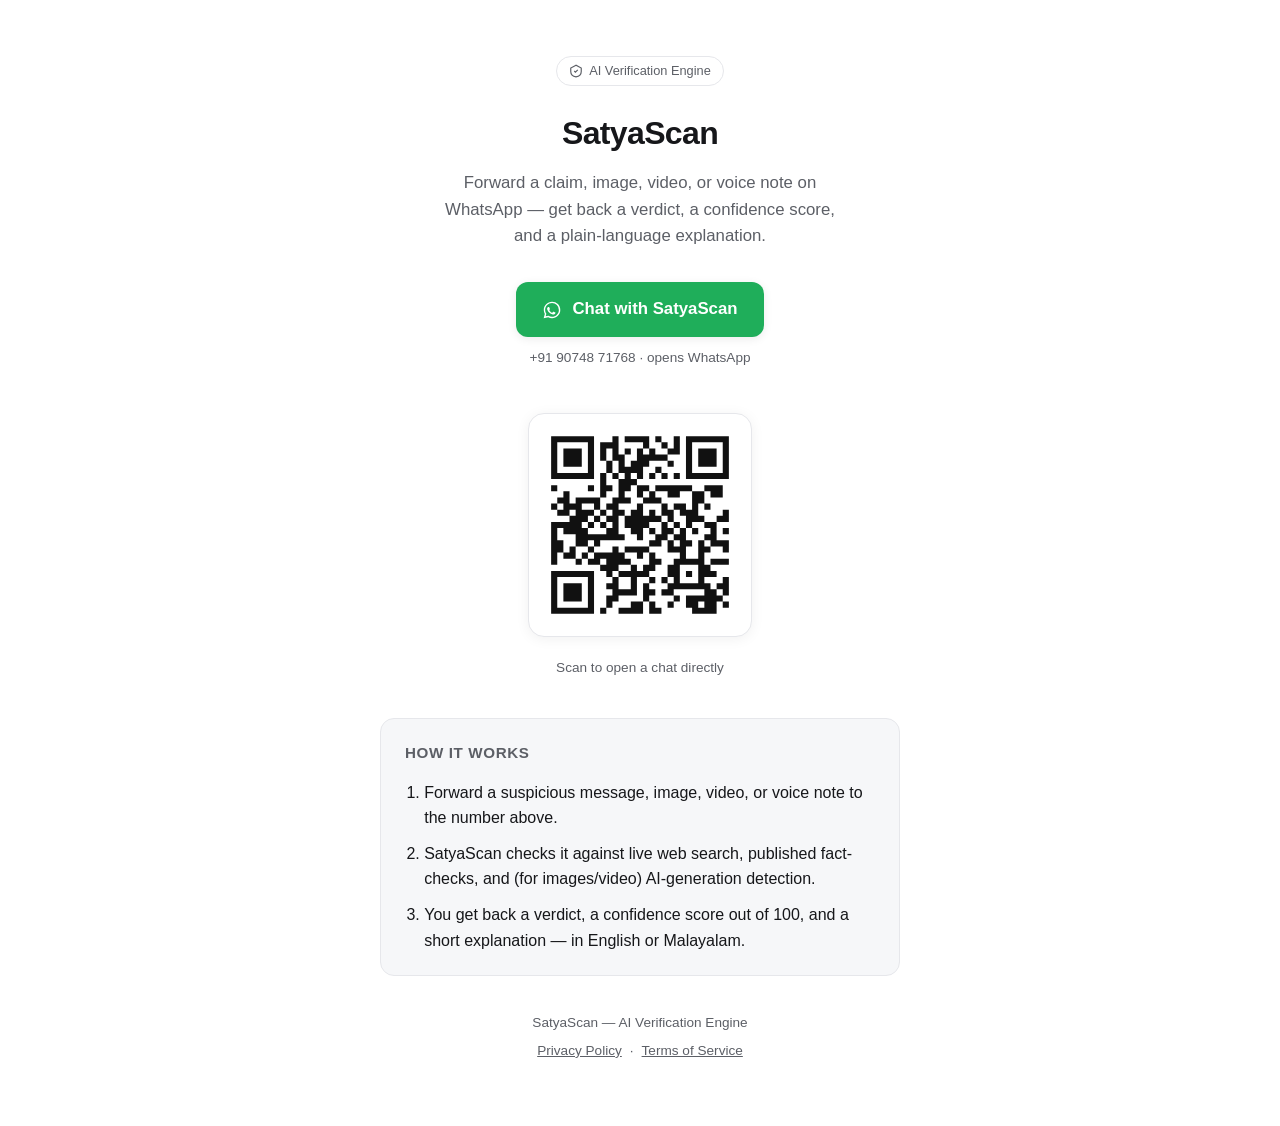
==== app/static/landing/index.html @ 8751b5a6 "Add public landing page with wa.me link and QR code Served at "/" - the shareable page for making Sa" ====
<!doctype html>
<html lang="en">
<head>
<meta charset="utf-8">
<meta name="viewport" content="width=device-width, initial-scale=1">
<title>SatyaScan — AI Fact-Checking on WhatsApp</title>
<meta name="description" content="Forward a claim, image, video, or voice note to SatyaScan on WhatsApp and get back a verdict, a confidence score, and a plain-language explanation.">
<style>
  :root {
    color-scheme: light dark;
    --bg: #ffffff; --fg: #16171a; --muted: #5c5f66; --border: #e6e7eb; --card: #f6f7f9;
    --accent: #1fae5a; --accent-fg: #ffffff;
  }
  @media (prefers-color-scheme: dark) {
    :root { --bg: #101113; --fg: #eef0f2; --muted: #a1a5ac; --border: #26282c; --card: #18191c; --accent: #29c46a; --accent-fg: #08110a; }
  }
  * { box-sizing: border-box; }
  body {
    margin: 0; background: var(--bg); color: var(--fg);
    font-family: -apple-system, BlinkMacSystemFont, "Segoe UI", Roboto, Helvetica, Arial, sans-serif;
    line-height: 1.6;
  }
  .wrap { max-width: 560px; margin: 0 auto; padding: 56px 20px 64px; text-align: center; }
  .badge {
    display: inline-flex; align-items: center; gap: 6px; font-size: 0.8rem; color: var(--muted);
    border: 1px solid var(--border); border-radius: 999px; padding: 4px 12px; margin-bottom: 22px;
  }
  .badge svg { width: 14px; height: 14px; }
  h1 { font-size: 2rem; margin: 0 0 10px; letter-spacing: -0.02em; }
  .tagline { color: var(--muted); font-size: 1.05rem; max-width: 420px; margin: 0 auto 32px; }
  .cta {
    display: inline-flex; align-items: center; gap: 10px; background: var(--accent); color: var(--accent-fg);
    font-weight: 600; font-size: 1.05rem; text-decoration: none; padding: 14px 26px; border-radius: 12px;
    box-shadow: 0 2px 10px rgba(0,0,0,0.08);
  }
  .cta svg { width: 20px; height: 20px; }
  .number { color: var(--muted); font-size: 0.85rem; margin-top: 10px; }

  .qr-section { margin: 44px 0 40px; }
  .qr-card {
    display: inline-block; background: #ffffff; padding: 16px; border-radius: 16px;
    border: 1px solid var(--border); box-shadow: 0 2px 14px rgba(0,0,0,0.06);
  }
  .qr-card svg { display: block; width: 190px; height: 190px; }
  .qr-hint { color: var(--muted); font-size: 0.85rem; margin-top: 12px; }

  .steps { text-align: left; background: var(--card); border: 1px solid var(--border); border-radius: 14px; padding: 22px 24px; margin: 0 0 36px; }
  .steps h2 { font-size: 0.95rem; text-transform: uppercase; letter-spacing: 0.04em; color: var(--muted); margin: 0 0 14px; }
  .steps ol { margin: 0; padding-left: 1.2em; }
  .steps li { margin-bottom: 10px; }
  .steps li:last-child { margin-bottom: 0; }

  footer { color: var(--muted); font-size: 0.85rem; }
  footer a { color: inherit; }
  footer .links { margin-top: 6px; }
  footer .links a { margin: 0 8px; }
</style>
</head>
<body>
<div class="wrap">
  <div class="badge">
    <svg viewBox="0 0 24 24" fill="none" stroke="currentColor" stroke-width="2"><path d="M12 2 3 7v6c0 5 3.8 8.4 9 9 5.2-.6 9-4 9-9V7l-9-5Z"/><path d="m9 12 2 2 4-4"/></svg>
    AI Verification Engine
  </div>

  <h1>SatyaScan</h1>
  <p class="tagline">Forward a claim, image, video, or voice note on WhatsApp — get back a verdict, a confidence score, and a plain-language explanation.</p>

  <a class="cta" href="https://wa.me/919074871768?text=Hi" target="_blank" rel="noopener">
    <svg viewBox="0 0 24 24" fill="currentColor"><path d="M12.04 2C6.58 2 2.13 6.45 2.13 11.91c0 1.75.46 3.39 1.26 4.81L2 22l5.42-1.36a9.87 9.87 0 0 0 4.62 1.15h.01c5.46 0 9.91-4.45 9.91-9.91 0-2.65-1.03-5.14-2.9-7.01A9.82 9.82 0 0 0 12.04 2Zm0 1.67c2.19 0 4.25.85 5.79 2.4a8.18 8.18 0 0 1 2.41 5.84c0 4.55-3.7 8.24-8.24 8.24a8.2 8.2 0 0 1-4.19-1.15l-.3-.18-3.09.79.83-3.02-.2-.31a8.15 8.15 0 0 1-1.27-4.37c0-4.55 3.71-8.24 8.26-8.24Zm-4.42 4.6c-.16 0-.42.06-.64.3-.22.24-.85.83-.85 2.03s.87 2.36.99 2.52c.12.16 1.7 2.68 4.19 3.68 2.07.83 2.49.66 2.94.62.45-.04 1.45-.59 1.65-1.16.2-.57.2-1.06.14-1.16-.06-.1-.22-.16-.46-.28-.24-.12-1.45-.71-1.67-.8-.22-.08-.39-.12-.55.13-.16.24-.63.79-.78.96-.14.16-.28.18-.52.06-.24-.12-1.02-.38-1.94-1.2-.72-.64-1.2-1.43-1.35-1.67-.14-.24-.02-.37.11-.49.11-.11.24-.28.36-.42.12-.14.16-.24.24-.4.08-.16.04-.3-.02-.42-.06-.12-.55-1.34-.76-1.83-.2-.48-.4-.42-.55-.42Z"/></svg>
    Chat with SatyaScan
  </a>
  <div class="number">+91 90748 71768 · opens WhatsApp</div>

  <div class="qr-section">
    <div class="qr-card">
      <svg viewBox="0 0 33 33" xmlns="http://www.w3.org/2000/svg"><path transform="scale(1.0645)" stroke="#111" d="M1 1.5h7m3 0h1m1 0h4m1 0h1m2 0h1m1 0h7m-29 1h1m5 0h1m1 0h3m4 0h1m2 0h1m1 0h1m1 0h1m5 0h1m-29 1h1m1 0h3m1 0h1m1 0h1m1 0h1m1 0h1m1 0h1m1 0h1m2 0h2m1 0h1m1 0h3m1 0h1m-29 1h1m1 0h3m1 0h1m1 0h1m1 0h2m2 0h5m3 0h1m1 0h3m1 0h1m-29 1h1m1 0h3m1 0h1m2 0h1m1 0h1m1 0h3m3 0h1m2 0h1m1 0h3m1 0h1m-29 1h1m5 0h1m2 0h1m1 0h4m2 0h1m4 0h1m5 0h1m-29 1h7m1 0h1m1 0h1m1 0h1m1 0h1m1 0h1m1 0h1m1 0h1m1 0h7m-21 1h1m2 0h3m-14 1h1m5 0h1m1 0h2m1 0h2m1 0h2m1 0h6m2 0h3m-26 1h1m5 0h1m2 0h1m2 0h1m1 0h1m2 0h2m2 0h2m1 0h2m-27 1h2m1 0h4m2 0h3m2 0h3m5 0h2m-25 1h1m1 0h3m2 0h1m1 0h2m3 0h1m3 0h1m1 0h2m1 0h1m1 0h1m-25 1h2m1 0h3m1 0h1m1 0h2m1 0h2m1 0h1m1 0h2m1 0h3m4 0h1m-26 1h3m1 0h1m1 0h2m1 0h6m1 0h1m2 0h3m2 0h2m-29 1h5m1 0h1m1 0h1m1 0h1m1 0h4m2 0h1m1 0h1m1 0h1m2 0h2m-27 1h1m1 0h4m3 0h2m2 0h2m1 0h1m1 0h2m1 0h1m1 0h1m2 0h1m1 0h1m-29 1h1m3 0h8m2 0h1m2 0h2m1 0h2m3 0h2m-27 1h2m2 0h2m1 0h1m8 0h2m1 0h1m1 0h2m1 0h1m1 0h3m-29 1h2m1 0h1m2 0h1m3 0h1m1 0h4m3 0h3m2 0h2m2 0h1m-29 1h1m1 0h2m1 0h1m1 0h5m2 0h1m1 0h1m4 0h1m2 0h1m-25 1h1m3 0h1m1 0h2m1 0h4m3 0h2m2 0h5m1 0h3m-21 1h3m2 0h1m1 0h2m2 0h2m3 0h2m-26 1h7m2 0h1m1 0h5m3 0h2m1 0h1m1 0h3m-27 1h1m5 0h1m3 0h1m2 0h1m2 0h1m1 0h1m1 0h1m3 0h1m3 0h1m-29 1h1m1 0h3m1 0h1m2 0h2m2 0h1m1 0h1m3 0h7m1 0h2m-29 1h1m1 0h3m1 0h1m3 0h4m1 0h2m1 0h2m5 0h2m1 0h1m-29 1h1m1 0h3m1 0h1m2 0h2m4 0h1m4 0h1m1 0h6m-28 1h1m5 0h1m2 0h1m3 0h2m1 0h1m2 0h1m2 0h2m1 0h2m1 0h1m-29 1h7m1 0h1m2 0h4m1 0h2m5 0h4"/></svg>
    </div>
    <div class="qr-hint">Scan to open a chat directly</div>
  </div>

  <div class="steps">
    <h2>How it works</h2>
    <ol>
      <li>Forward a suspicious message, image, video, or voice note to the number above.</li>
      <li>SatyaScan checks it against live web search, published fact-checks, and (for images/video) AI-generation detection.</li>
      <li>You get back a verdict, a confidence score out of 100, and a short explanation — in English or Malayalam.</li>
    </ol>
  </div>

  <footer>
    SatyaScan — AI Verification Engine
    <div class="links"><a href="/privacy">Privacy Policy</a>·<a href="/terms">Terms of Service</a></div>
  </footer>
</div>
</body>
</html>
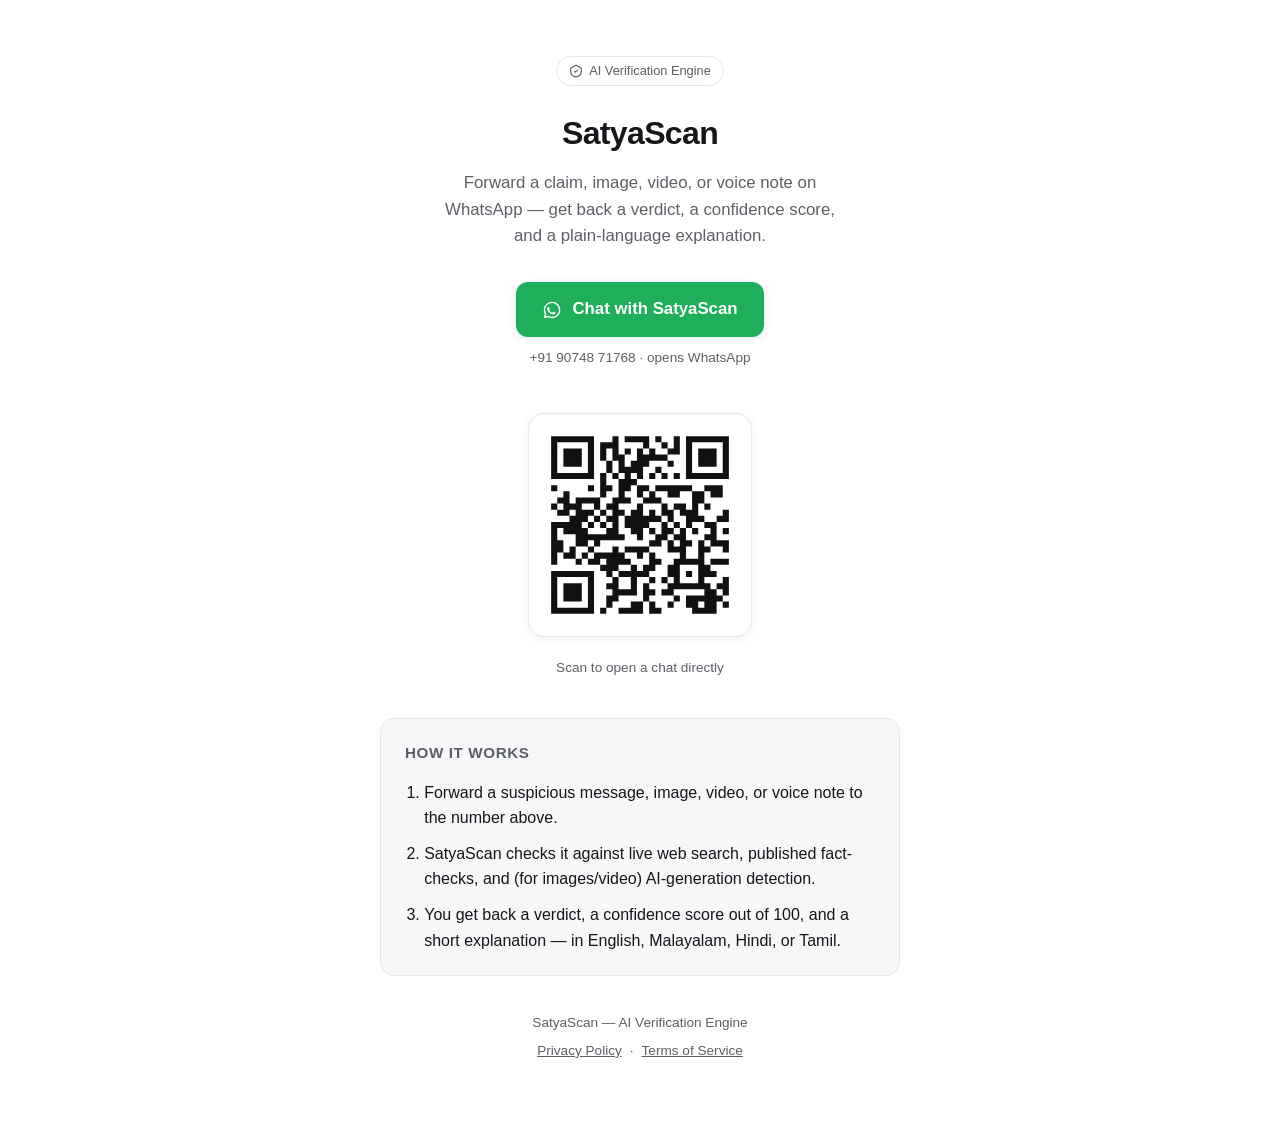
==== commit 481a231f: "Add video/audio-aware reply formatting, Gemini-based audio transcription, and Hindi/Tamil support - " ====
--- a/app/static/landing/index.html
+++ b/app/static/landing/index.html
@@ -84,7 +84,7 @@
     <ol>
       <li>Forward a suspicious message, image, video, or voice note to the number above.</li>
       <li>SatyaScan checks it against live web search, published fact-checks, and (for images/video) AI-generation detection.</li>
-      <li>You get back a verdict, a confidence score out of 100, and a short explanation — in English or Malayalam.</li>
+      <li>You get back a verdict, a confidence score out of 100, and a short explanation — in English, Malayalam, Hindi, or Tamil.</li>
     </ol>
   </div>
 
